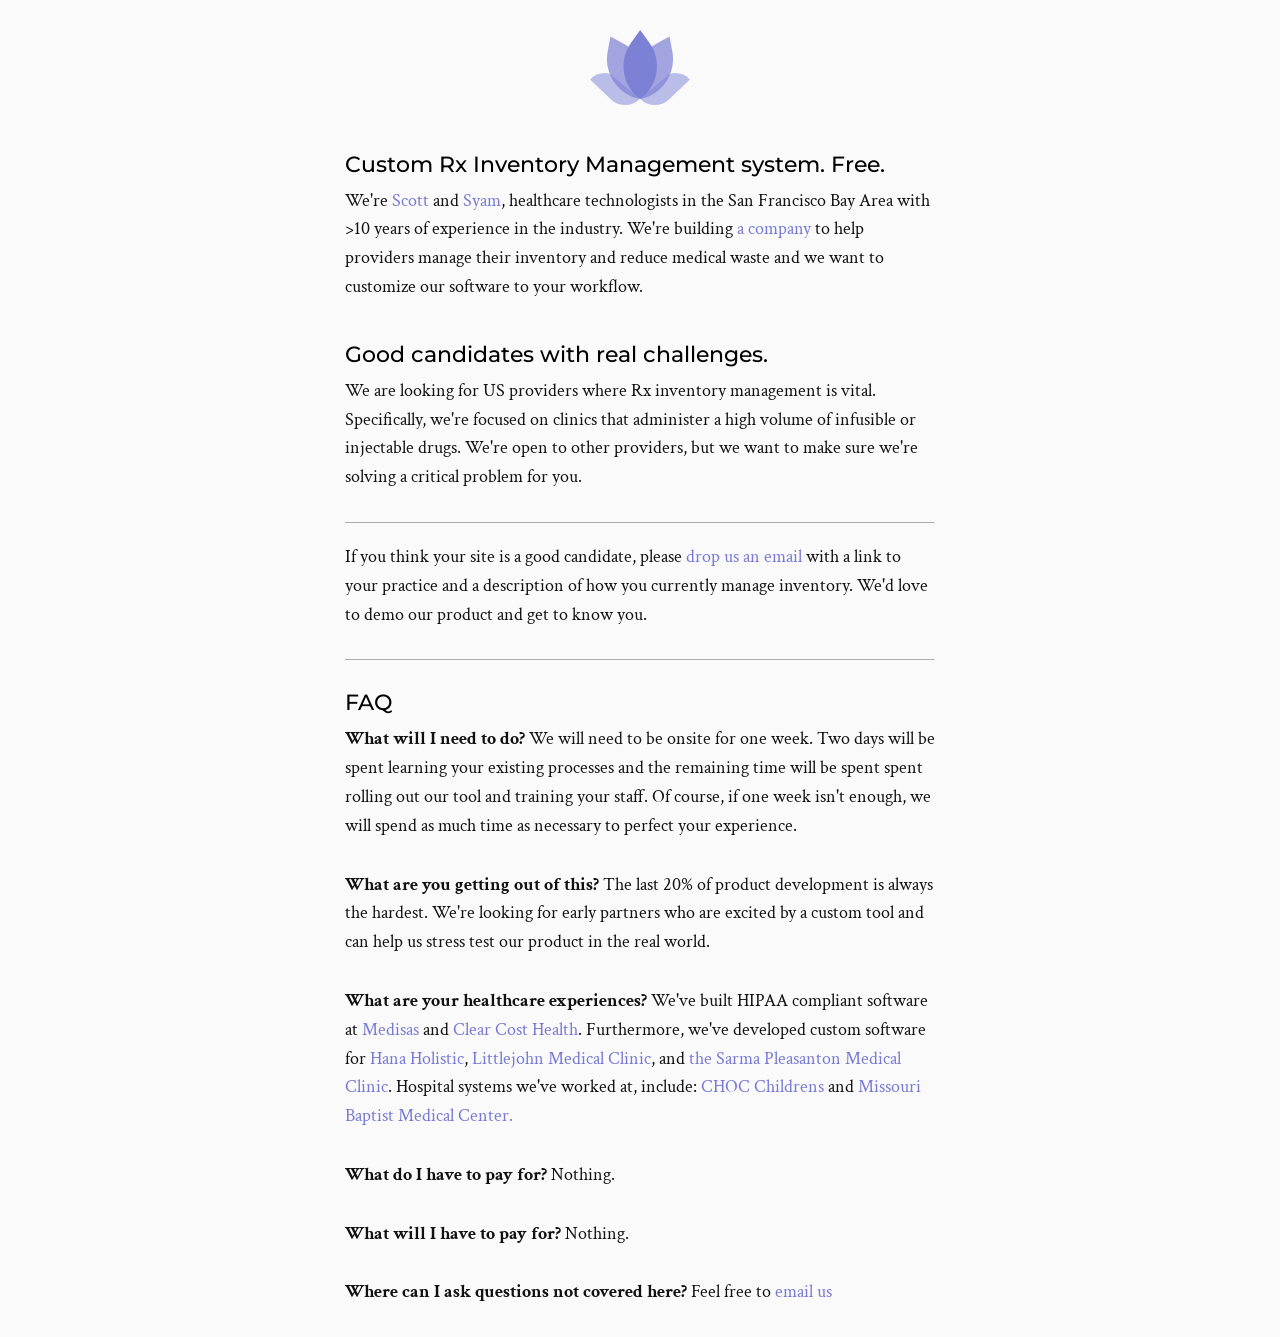
==== index.html @ 3945d32e "f" ====
<!DOCTYPE html>
<html>
<!-- start Mixpanel --><script type="text/javascript">(function(e,a){if(!a.__SV){var b=window;try{var c,l,i,j=b.location,g=j.hash;c=function(a,b){return(l=a.match(RegExp(b+"=([^&]*)")))?l[1]:null};g&&c(g,"state")&&(i=JSON.parse(decodeURIComponent(c(g,"state"))),"mpeditor"===i.action&&(b.sessionStorage.setItem("_mpcehash",g),history.replaceState(i.desiredHash||"",e.title,j.pathname+j.search)))}catch(m){}var k,h;window.mixpanel=a;a._i=[];a.init=function(b,c,f){function e(b,a){var c=a.split(".");2==c.length&&(b=b[c[0]],a=c[1]);b[a]=function(){b.push([a].concat(Array.prototype.slice.call(arguments,
0)))}}var d=a;"undefined"!==typeof f?d=a[f]=[]:f="mixpanel";d.people=d.people||[];d.toString=function(b){var a="mixpanel";"mixpanel"!==f&&(a+="."+f);b||(a+=" (stub)");return a};d.people.toString=function(){return d.toString(1)+".people (stub)"};k="disable time_event track track_pageview track_links track_forms register register_once alias unregister identify name_tag set_config reset opt_in_tracking opt_out_tracking has_opted_in_tracking has_opted_out_tracking clear_opt_in_out_tracking people.set people.set_once people.unset people.increment people.append people.union people.track_charge people.clear_charges people.delete_user".split(" ");
for(h=0;h<k.length;h++)e(d,k[h]);a._i.push([b,c,f])};a.__SV=1.2;b=e.createElement("script");b.type="text/javascript";b.async=!0;b.src="undefined"!==typeof MIXPANEL_CUSTOM_LIB_URL?MIXPANEL_CUSTOM_LIB_URL:"file:"===e.location.protocol&&"//cdn.mxpnl.com/libs/mixpanel-2-latest.min.js".match(/^\/\//)?"https://cdn.mxpnl.com/libs/mixpanel-2-latest.min.js":"//cdn.mxpnl.com/libs/mixpanel-2-latest.min.js";c=e.getElementsByTagName("script")[0];c.parentNode.insertBefore(b,c)}})(document,window.mixpanel||[]);
mixpanel.init("391f33edf14bccaafef1c1b13b80222d");</script><!-- end Mixpanel -->
<script
  src="https://code.jquery.com/jquery-3.3.1.slim.min.js"
  integrity="sha256-3edrmyuQ0w65f8gfBsqowzjJe2iM6n0nKciPUp8y+7E="
  crossorigin="anonymous"></script>
  <head>
    <meta charset="utf-8" />
    <meta http-equiv="X-UA-Compatible" content="IE=edge" />
    <meta name="viewport" content="width=device-width, initial-scale=1" />
    <title>Sama Health</title>
    <link href='https://fonts.googleapis.com/css?family=Montserrat|Crimson+Text:400,400italic,700,600' rel='stylesheet' type='text/css'>
    <link rel="shortcut icon" type="image/x-icon" href="./favicon.ico"/>
    <link rel="stylesheet" href="./main.css" />  
    <meta property="og:locale" content="en_US" />
  </head>
  <body>
    <div class="wrapper header-wrap">
      <img class="logo" src="./logo.svg"/>
    </div>
    <div class="wrapper">
      <div class="home">
        <a class="title">Custom Rx Inventory Management system. Free.</a>
        <p>We're <a target="_blank" href="https://www.linkedin.com/in/sqz684/">Scott</a> and <a target="_blank" href="https://www.linkedin.com/in/syam-palakurthy/">Syam</a>, healthcare technologists in the San Francisco Bay Area with >10 years of experience in the industry. We're building <a target="_blank" href="http://sama.health/">a company</a> to help providers manage their inventory and reduce medical waste and we want to customize our software to your workflow.</p> 

        <a class="title">Good candidates with real challenges.</a>
        <p>We are looking for US providers where Rx inventory management is vital. Specifically, we're focused on clinics that administer a high volume of infusible or injectable drugs. We're open to other providers, but we want to make sure we're solving a critical problem for you.</p>
        <hr class="separate">
        <p>If you think your site is a good candidate, please <a href="mailto:szhang@sama.health?subject=Sama%20Health%20Candidate">drop us an email</a> with a link to your practice and a description of how you currently manage inventory. We'd love to demo our product and get to know you.</p>
        <hr class="separate">
        <a class="title">FAQ</a>
        <p><b>What will I need to do?</b> We will need to be onsite for one week. Two days will be spent learning your existing processes and the remaining time will be spent spent rolling out our tool and training your staff. Of course, if one week isn't enough, we will spend as much time as necessary to perfect your experience.</p>
        <p><b>What are you getting out of this?</b> The last 20% of product development is always the hardest. We're looking for early partners who are excited by a custom tool and can help us stress test our product in the real world.</p>
        <p><b>What are your healthcare experiences?</b> We've built HIPAA compliant software at <a href="https://www.medisas.com" target="_blank">Medisas</a> and <a href="https://home.clearcosthealth.com/" target="_blank">Clear Cost Health</a>. Furthermore, we've developed custom software for <a href="http://hanaholistic.com/" target="_blank">Hana Holistic</a>, <a href="http://www.benlittlejohnmd.com/" target="_blank">Littlejohn Medical Clinic</a>, and <a target="_blank" href="http://www.drsarma.com/">the Sarma Pleasanton Medical Clinic</a>. Hospital systems we've worked at, include: <a href="https://www.choc.org/" target="_blank">CHOC Childrens</a> and <a href="http://www.missouribaptist.org/" target="_blank">Missouri Baptist Medical Center.</a></p>

        <p><b>What do I have to pay for?</b> Nothing.</p>
        <p><b>What will I have to pay for?</b> Nothing.</p>

        <p><b>Where can I ask questions not covered here?</b> Feel free to <a href="mailto:szhang@sama.health?subject=Sama%20Health%20Questions">email us</a></p>
      </div>
    </div>
  </body>
  <script>
    var subreddits = {
      '1': 'pharmacy',
      '2': 'nursing',
      '3': 'medicine',
      '4': 'healthcare',
      '5': 'cancer',
      '6': 'talesfrompharmacy',
    }
    var ads = {
      '1': 'toast',
      '2': 'LPT'
    }

    var params = new URLSearchParams(window.location.search)
    var subreddit = subreddits[params.get('s')]
    var ad = ads[params.get('a')]
    console.log(ad, subreddit)
    mixpanel.register({
      subreddit: subreddit,
      ad: ad,
    });

    mixpanel.track("Visited");
    $('a').click(function(e) {
      mixpanel.track(e.target.href)
    });

    setTimeout(function() {
      mixpanel.track("Is reading");
    }, 5000)
  </script>  
</html>
---- main.css ----
/**
 * Reset some basic elements
 */
body, h1, h2, h3, h4, h5, h6,
p, blockquote, pre, hr,
dl, dd, ol, ul, figure {
  margin: 0;
  padding: 0; 
}

/**
 * Basic styling
 */
body {
  font-family: "Montserrat", "Avenir Next", "Avenir", "Helvetica Neue", Helvetica, Arial, sans-serif;
  font-size: 16px;
  line-height: 1.5;
  font-weight: 400;
  color: #111;
  background-color: #fafafa;
  -webkit-text-size-adjust: 100%; 
}

/**
 * Set `margin-bottom` to maintain vertical rhythm
 */
h1, h3, h4, h5, h6,
p, blockquote, pre,
dl, iframe {
  margin-bottom: 15px; }

h2 {
  margin-bottom: 30px; }

p, .gist, blockquote, ol, ul, figure, .highlight {
  margin-bottom: 30px; }

/**
 * Lists
 */
ul, ol {
  margin-left: 30px; }

li > ul,
li > ol {
  margin-bottom: 0; }

/**
 * Headings
 */
h1, h2, h3, h4, h5, h6 {
  font-weight: 600; }

/**
 * Links
 */
a {
  color: rgb(118,121,213);
  text-decoration: none; }
  a:visited {
    color: #0d1292; }

/**
 * Wrapper
 */
.wrapper {
  max-width: -webkit-calc(650px - (30px * 2));
  max-width: calc(650px - (30px * 2));
  margin-right: auto;
  margin-left: auto;
  padding-right: 30px;
  padding-left: 30px; }
  @media screen and (max-width: 650px) {
    .wrapper {
      max-width: -webkit-calc(650px - (30px));
      max-width: calc(650px - (30px));
      padding-right: 15px;
      padding-left: 15px; } }

/**
 * Clearfix
 */
.wrapper:after, .footer-col-wrapper:after {
  content: "";
  display: table;
  clear: both; }

/**
 * Icons
 */
.icon > svg {
  display: inline-block;
  width: 16px;
  height: 16px;
  vertical-align: middle; }
  .icon > svg path {
    fill: #777; }

sup {
  line-height: 0em; }

.small-caps {
  font-variant: small-caps; }

.title, .main-title {
  font-size: 22px;
  line-height: 45px; 
  font-weight: 500;
  color: #000; 
  margin: 10px 0;}

.main-title { font-size: 30px; }
.header-wrap {
  text-align: center;
  margin-top: 30px;
  margin-bottom: 30px;
}
/**
 * Page content
 */

.page-heading {
  font-size: 24px;
  margin-top: 60px; }

.post-list {
  margin-left: 0;
  list-style: none; }
  .post-list > li {
    margin-bottom: 15px; }
  .post-list h2 {
    margin-bottom: 0px; }

.post-list-year {
  font-weight: 400;
  margin-top: 45px; }
  .post-list-year:not(:first-child) {
    margin-top: 30px; }

.post-meta {
  font-size: 14px;
  color: #777; }

.post-link {
  display: block;
  font-size: 18px; }

.home p {
  font-family: "Crimson Text", Sentinel, Times, "Times New Roman", serif;
  -webkit-font-smoothing: antialiased;
  font-size: 18px;
  line-height: 1.6em; 
}

.separate {
  border-top: 0;
  border-bottom: 1px inset #afafaf;
  margin: 20px 0;
}

p.no-margin {
  margin: 0;
}

.logo { 
  width: 100px;
}
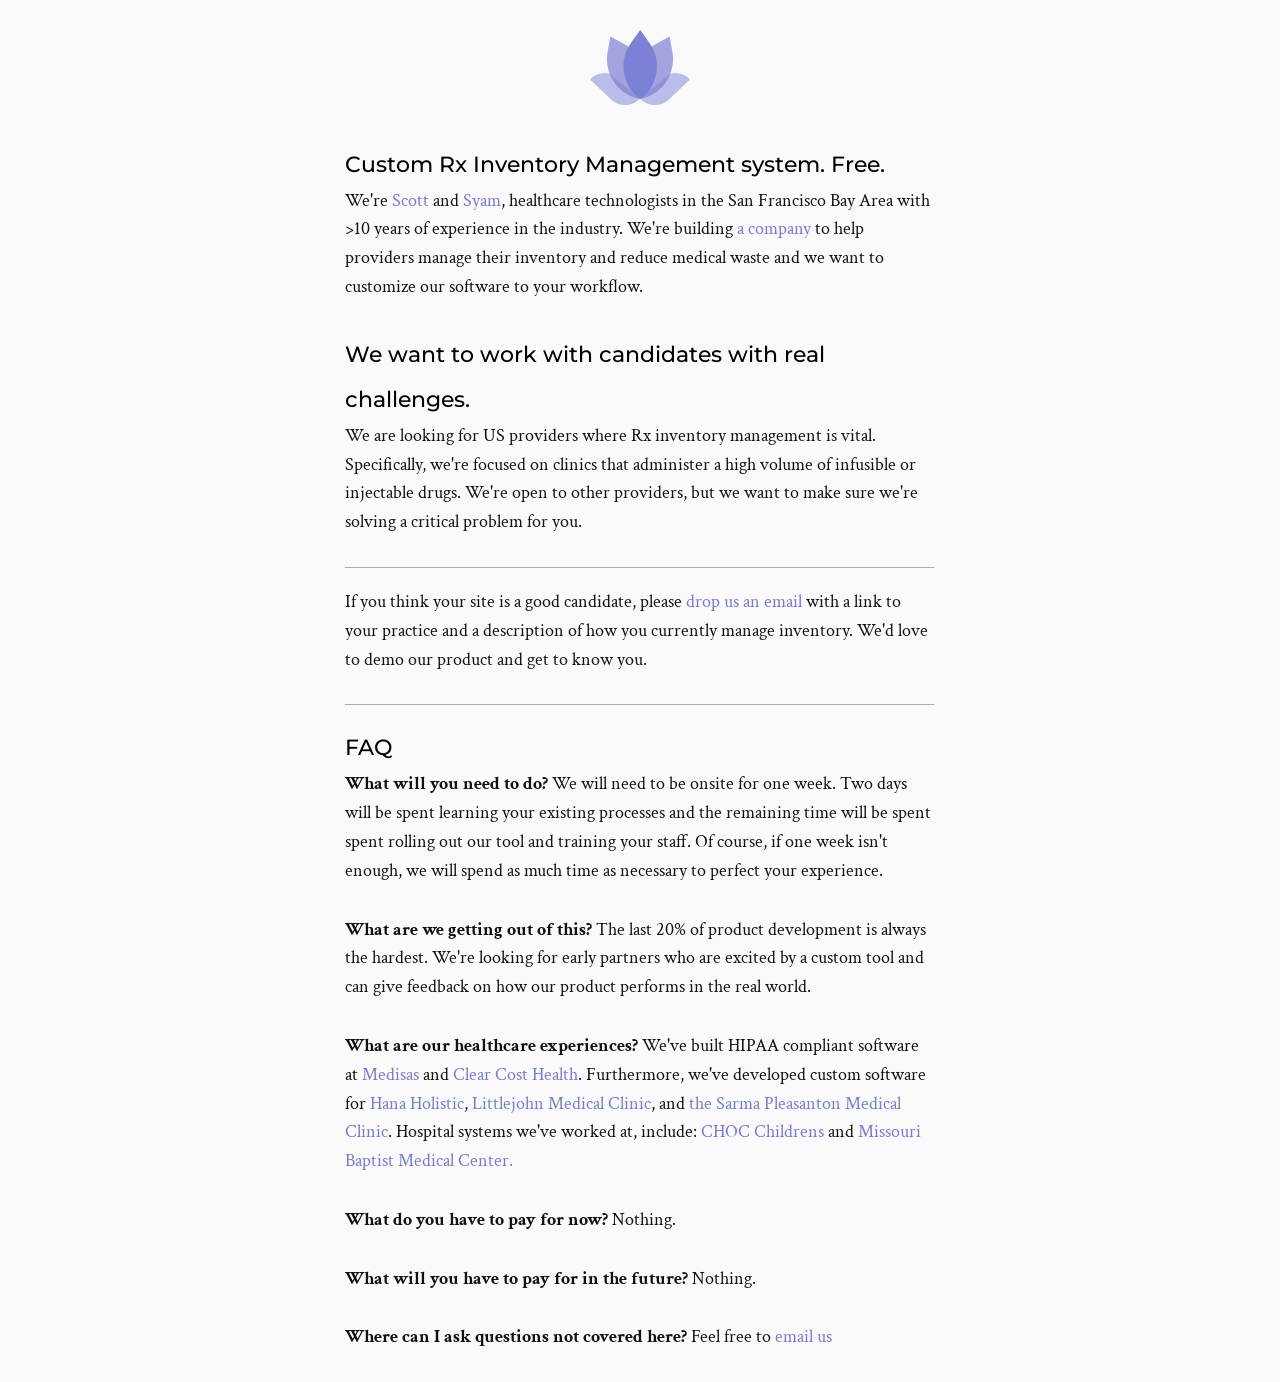
==== commit 86b28378: "f" ====
--- a/index.html
+++ b/index.html
@@ -28,18 +28,18 @@
         <a class="title">Custom Rx Inventory Management system. Free.</a>
         <p>We're <a target="_blank" href="https://www.linkedin.com/in/sqz684/">Scott</a> and <a target="_blank" href="https://www.linkedin.com/in/syam-palakurthy/">Syam</a>, healthcare technologists in the San Francisco Bay Area with >10 years of experience in the industry. We're building <a target="_blank" href="http://sama.health/">a company</a> to help providers manage their inventory and reduce medical waste and we want to customize our software to your workflow.</p> 
 
-        <a class="title">Good candidates with real challenges.</a>
+        <a class="title">We want to work with candidates with real challenges.</a>
         <p>We are looking for US providers where Rx inventory management is vital. Specifically, we're focused on clinics that administer a high volume of infusible or injectable drugs. We're open to other providers, but we want to make sure we're solving a critical problem for you.</p>
         <hr class="separate">
         <p>If you think your site is a good candidate, please <a href="mailto:szhang@sama.health?subject=Sama%20Health%20Candidate">drop us an email</a> with a link to your practice and a description of how you currently manage inventory. We'd love to demo our product and get to know you.</p>
         <hr class="separate">
         <a class="title">FAQ</a>
-        <p><b>What will I need to do?</b> We will need to be onsite for one week. Two days will be spent learning your existing processes and the remaining time will be spent spent rolling out our tool and training your staff. Of course, if one week isn't enough, we will spend as much time as necessary to perfect your experience.</p>
-        <p><b>What are you getting out of this?</b> The last 20% of product development is always the hardest. We're looking for early partners who are excited by a custom tool and can help us stress test our product in the real world.</p>
-        <p><b>What are your healthcare experiences?</b> We've built HIPAA compliant software at <a href="https://www.medisas.com" target="_blank">Medisas</a> and <a href="https://home.clearcosthealth.com/" target="_blank">Clear Cost Health</a>. Furthermore, we've developed custom software for <a href="http://hanaholistic.com/" target="_blank">Hana Holistic</a>, <a href="http://www.benlittlejohnmd.com/" target="_blank">Littlejohn Medical Clinic</a>, and <a target="_blank" href="http://www.drsarma.com/">the Sarma Pleasanton Medical Clinic</a>. Hospital systems we've worked at, include: <a href="https://www.choc.org/" target="_blank">CHOC Childrens</a> and <a href="http://www.missouribaptist.org/" target="_blank">Missouri Baptist Medical Center.</a></p>
+        <p><b>What will you need to do?</b> We will need to be onsite for one week. Two days will be spent learning your existing processes and the remaining time will be spent spent rolling out our tool and training your staff. Of course, if one week isn't enough, we will spend as much time as necessary to perfect your experience.</p>
+        <p><b>What are we getting out of this?</b> The last 20% of product development is always the hardest. We're looking for early partners who are excited by a custom tool and can give feedback on how our product performs in the real world.</p>
+        <p><b>What are our healthcare experiences?</b> We've built HIPAA compliant software at <a href="https://www.medisas.com" target="_blank">Medisas</a> and <a href="https://home.clearcosthealth.com/" target="_blank">Clear Cost Health</a>. Furthermore, we've developed custom software for <a href="http://hanaholistic.com/" target="_blank">Hana Holistic</a>, <a href="http://www.benlittlejohnmd.com/" target="_blank">Littlejohn Medical Clinic</a>, and <a target="_blank" href="http://www.drsarma.com/">the Sarma Pleasanton Medical Clinic</a>. Hospital systems we've worked at, include: <a href="https://www.choc.org/" target="_blank">CHOC Childrens</a> and <a href="http://www.missouribaptist.org/" target="_blank">Missouri Baptist Medical Center.</a></p>
 
-        <p><b>What do I have to pay for?</b> Nothing.</p>
-        <p><b>What will I have to pay for?</b> Nothing.</p>
+        <p><b>What do you have to pay for now?</b> Nothing.</p>
+        <p><b>What will you have to pay for in the future?</b> Nothing.</p>
 
         <p><b>Where can I ask questions not covered here?</b> Feel free to <a href="mailto:szhang@sama.health?subject=Sama%20Health%20Questions">email us</a></p>
       </div>
@@ -62,7 +62,7 @@
     var params = new URLSearchParams(window.location.search)
     var subreddit = subreddits[params.get('s')]
     var ad = ads[params.get('a')]
-    console.log(ad, subreddit)
+
     mixpanel.register({
       subreddit: subreddit,
       ad: ad,
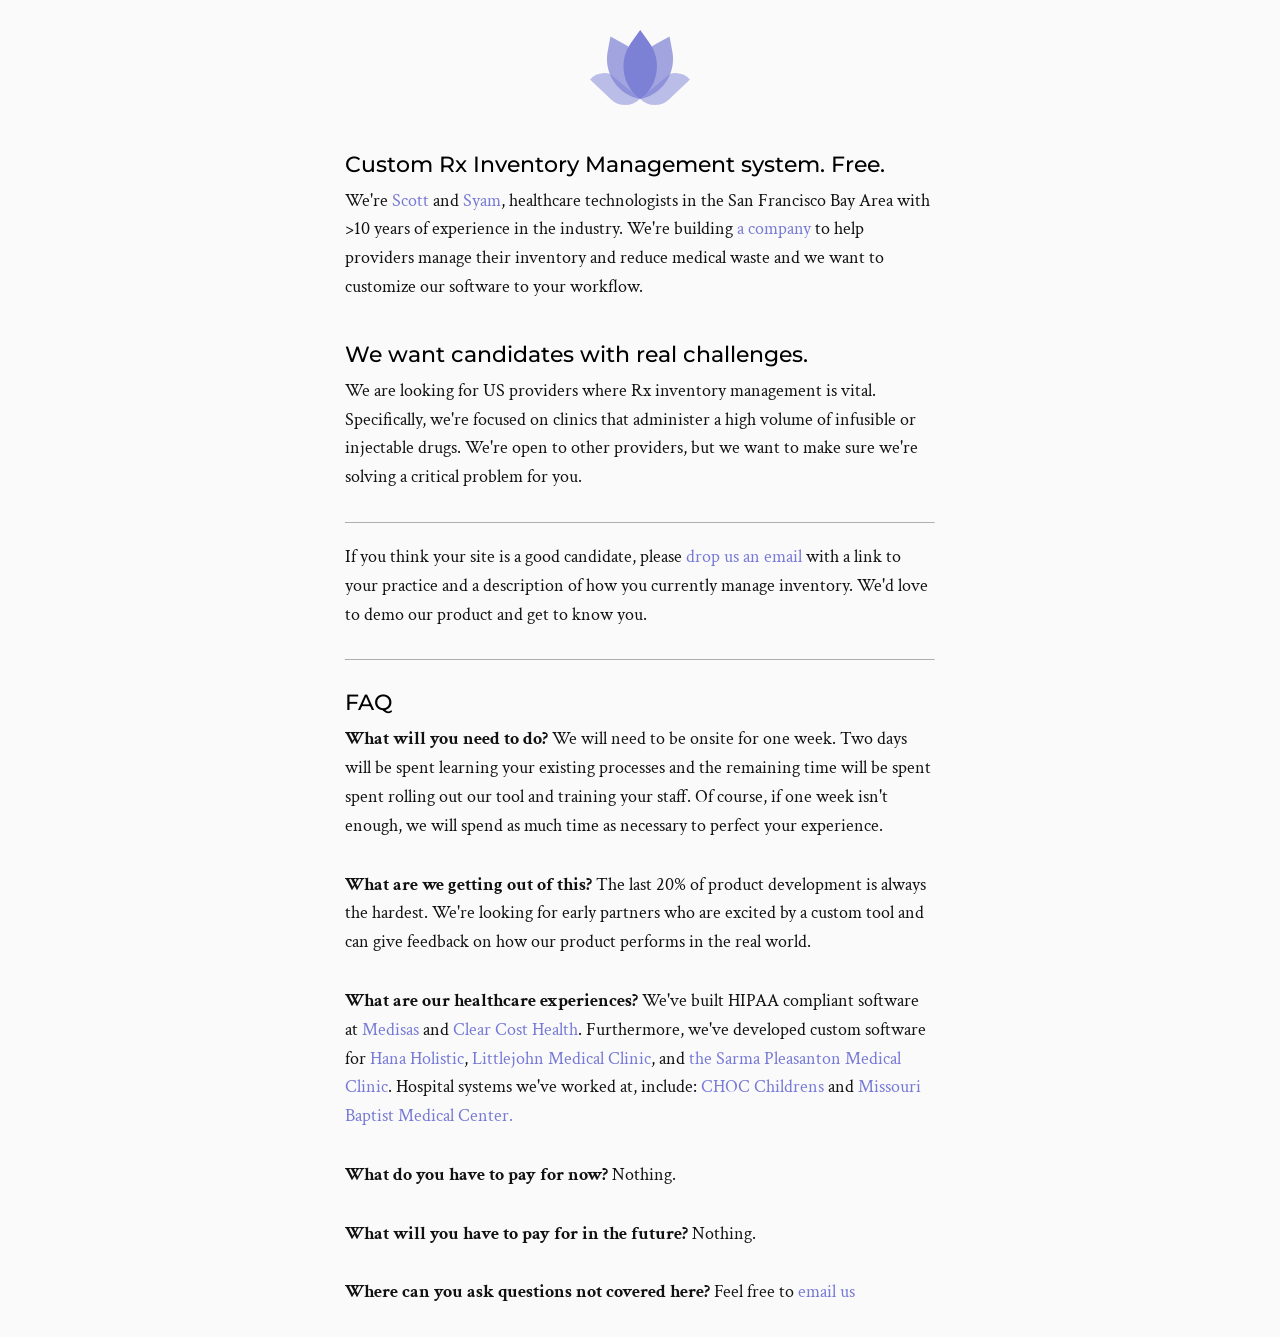
==== commit 0643101e: "f" ====
--- a/index.html
+++ b/index.html
@@ -28,7 +28,7 @@
         <a class="title">Custom Rx Inventory Management system. Free.</a>
         <p>We're <a target="_blank" href="https://www.linkedin.com/in/sqz684/">Scott</a> and <a target="_blank" href="https://www.linkedin.com/in/syam-palakurthy/">Syam</a>, healthcare technologists in the San Francisco Bay Area with >10 years of experience in the industry. We're building <a target="_blank" href="http://sama.health/">a company</a> to help providers manage their inventory and reduce medical waste and we want to customize our software to your workflow.</p> 
 
-        <a class="title">We want to work with candidates with real challenges.</a>
+        <a class="title">We want candidates with real challenges.</a>
         <p>We are looking for US providers where Rx inventory management is vital. Specifically, we're focused on clinics that administer a high volume of infusible or injectable drugs. We're open to other providers, but we want to make sure we're solving a critical problem for you.</p>
         <hr class="separate">
         <p>If you think your site is a good candidate, please <a href="mailto:szhang@sama.health?subject=Sama%20Health%20Candidate">drop us an email</a> with a link to your practice and a description of how you currently manage inventory. We'd love to demo our product and get to know you.</p>
@@ -41,7 +41,7 @@
         <p><b>What do you have to pay for now?</b> Nothing.</p>
         <p><b>What will you have to pay for in the future?</b> Nothing.</p>
 
-        <p><b>Where can I ask questions not covered here?</b> Feel free to <a href="mailto:szhang@sama.health?subject=Sama%20Health%20Questions">email us</a></p>
+        <p><b>Where can you ask questions not covered here?</b> Feel free to <a href="mailto:szhang@sama.health?subject=Sama%20Health%20Questions">email us</a></p>
       </div>
     </div>
   </body>
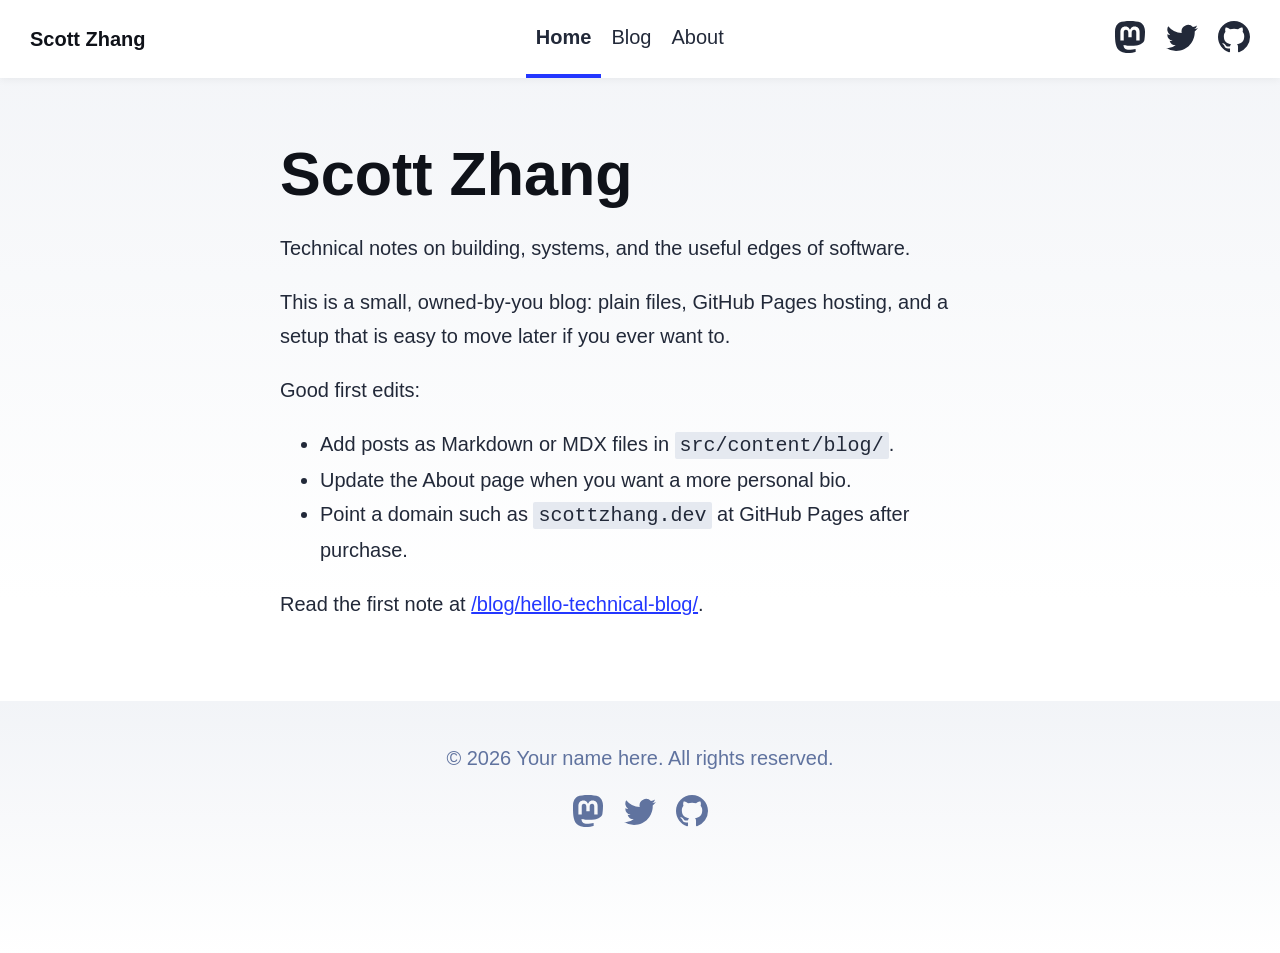
==== commit 663e9914: "Replace root static site files" ====
--- a/index.html
+++ b/index.html
@@ -1,80 +1,2 @@
-
-<!DOCTYPE html>
-<html>
-<!-- start Mixpanel --><script type="text/javascript">(function(e,a){if(!a.__SV){var b=window;try{var c,l,i,j=b.location,g=j.hash;c=function(a,b){return(l=a.match(RegExp(b+"=([^&]*)")))?l[1]:null};g&&c(g,"state")&&(i=JSON.parse(decodeURIComponent(c(g,"state"))),"mpeditor"===i.action&&(b.sessionStorage.setItem("_mpcehash",g),history.replaceState(i.desiredHash||"",e.title,j.pathname+j.search)))}catch(m){}var k,h;window.mixpanel=a;a._i=[];a.init=function(b,c,f){function e(b,a){var c=a.split(".");2==c.length&&(b=b[c[0]],a=c[1]);b[a]=function(){b.push([a].concat(Array.prototype.slice.call(arguments,
-0)))}}var d=a;"undefined"!==typeof f?d=a[f]=[]:f="mixpanel";d.people=d.people||[];d.toString=function(b){var a="mixpanel";"mixpanel"!==f&&(a+="."+f);b||(a+=" (stub)");return a};d.people.toString=function(){return d.toString(1)+".people (stub)"};k="disable time_event track track_pageview track_links track_forms register register_once alias unregister identify name_tag set_config reset opt_in_tracking opt_out_tracking has_opted_in_tracking has_opted_out_tracking clear_opt_in_out_tracking people.set people.set_once people.unset people.increment people.append people.union people.track_charge people.clear_charges people.delete_user".split(" ");
-for(h=0;h<k.length;h++)e(d,k[h]);a._i.push([b,c,f])};a.__SV=1.2;b=e.createElement("script");b.type="text/javascript";b.async=!0;b.src="undefined"!==typeof MIXPANEL_CUSTOM_LIB_URL?MIXPANEL_CUSTOM_LIB_URL:"file:"===e.location.protocol&&"//cdn.mxpnl.com/libs/mixpanel-2-latest.min.js".match(/^\/\//)?"https://cdn.mxpnl.com/libs/mixpanel-2-latest.min.js":"//cdn.mxpnl.com/libs/mixpanel-2-latest.min.js";c=e.getElementsByTagName("script")[0];c.parentNode.insertBefore(b,c)}})(document,window.mixpanel||[]);
-mixpanel.init("391f33edf14bccaafef1c1b13b80222d");</script><!-- end Mixpanel -->
-<script
-  src="https://code.jquery.com/jquery-3.3.1.slim.min.js"
-  integrity="sha256-3edrmyuQ0w65f8gfBsqowzjJe2iM6n0nKciPUp8y+7E="
-  crossorigin="anonymous"></script>
-  <head>
-    <meta charset="utf-8" />
-    <meta http-equiv="X-UA-Compatible" content="IE=edge" />
-    <meta name="viewport" content="width=device-width, initial-scale=1" />
-    <title>Sama Health</title>
-    <link href='https://fonts.googleapis.com/css?family=Montserrat|Crimson+Text:400,400italic,700,600' rel='stylesheet' type='text/css'>
-    <link rel="shortcut icon" type="image/x-icon" href="./favicon.ico"/>
-    <link rel="stylesheet" href="./main.css" />  
-    <meta property="og:locale" content="en_US" />
-  </head>
-  <body>
-    <div class="wrapper header-wrap">
-      <img class="logo" src="./logo.svg"/>
-    </div>
-    <div class="wrapper">
-      <div class="home">
-        <a class="title">Custom Rx Inventory Management system. Free.</a>
-        <p>We're <a target="_blank" href="https://www.linkedin.com/in/sqz684/">Scott</a> and <a target="_blank" href="https://www.linkedin.com/in/syam-palakurthy/">Syam</a>, healthcare technologists in the San Francisco Bay Area with >10 years of experience in the industry. We're building <a target="_blank" href="http://sama.health/">a company</a> to help providers manage their inventory and reduce medical waste and we want to customize our software to your workflow.</p> 
-
-        <a class="title">We want candidates with real challenges.</a>
-        <p>We are looking for US providers where Rx inventory management is vital. Specifically, we're focused on clinics that administer a high volume of infusible or injectable drugs. We're open to other providers, but we want to make sure we're solving a critical problem for you.</p>
-        <hr class="separate">
-        <p>If you think your site is a good candidate, please <a href="mailto:szhang@sama.health?subject=Sama%20Health%20Candidate">drop us an email</a> with a link to your practice and a description of how you currently manage inventory. We'd love to demo our product and get to know you.</p>
-        <hr class="separate">
-        <a class="title">FAQ</a>
-        <p><b>What will you need to do?</b> We will need to be onsite for one week. Two days will be spent learning your existing processes and the remaining time will be spent spent rolling out our tool and training your staff. Of course, if one week isn't enough, we will spend as much time as necessary to perfect your experience.</p>
-        <p><b>What are we getting out of this?</b> The last 20% of product development is always the hardest. We're looking for early partners who are excited by a custom tool and can give feedback on how our product performs in the real world.</p>
-        <p><b>What are our healthcare experiences?</b> We've built HIPAA compliant software at <a href="https://www.medisas.com" target="_blank">Medisas</a> and <a href="https://home.clearcosthealth.com/" target="_blank">Clear Cost Health</a>. Furthermore, we've developed custom software for <a href="http://hanaholistic.com/" target="_blank">Hana Holistic</a>, <a href="http://www.benlittlejohnmd.com/" target="_blank">Littlejohn Medical Clinic</a>, and <a target="_blank" href="http://www.drsarma.com/">the Sarma Pleasanton Medical Clinic</a>. Hospital systems we've worked at, include: <a href="https://www.choc.org/" target="_blank">CHOC Childrens</a> and <a href="http://www.missouribaptist.org/" target="_blank">Missouri Baptist Medical Center.</a></p>
-
-        <p><b>What do you have to pay for now?</b> Nothing.</p>
-        <p><b>What will you have to pay for in the future?</b> Nothing.</p>
-
-        <p><b>Where can you ask questions not covered here?</b> Feel free to <a href="mailto:szhang@sama.health?subject=Sama%20Health%20Questions">email us</a></p>
-      </div>
-    </div>
-  </body>
-  <script>
-    var subreddits = {
-      '1': 'pharmacy',
-      '2': 'nursing',
-      '3': 'medicine',
-      '4': 'healthcare',
-      '5': 'cancer',
-      '6': 'talesfrompharmacy',
-    }
-    var ads = {
-      '1': 'toast',
-      '2': 'LPT'
-    }
-
-    var params = new URLSearchParams(window.location.search)
-    var subreddit = subreddits[params.get('s')]
-    var ad = ads[params.get('a')]
-
-    mixpanel.register({
-      subreddit: subreddit,
-      ad: ad,
-    });
-
-    mixpanel.track("Visited");
-    $('a').click(function(e) {
-      mixpanel.track(e.target.href)
-    });
-
-    setTimeout(function() {
-      mixpanel.track("Is reading");
-    }, 5000)
-  </script>  
-</html>
+<!DOCTYPE html><html lang="en"><head><!-- Global Metadata --><meta charset="utf-8"><meta name="viewport" content="width=device-width,initial-scale=1"><link rel="icon" type="image/svg+xml" href="/favicon.svg"><link rel="icon" href="/favicon.ico"><link rel="sitemap" href="/sitemap-index.xml"><link rel="alternate" type="application/rss+xml" title="Scott Zhang" href="https://zhang.github.io/rss.xml"><meta name="generator" content="Astro v7.0.6"><style>@font-face{font-family:Atkinson-c7f4c4e8b285552f;src:url("/_astro/fonts/380de82bc5f5ff10.woff") format("woff");font-display:swap;font-weight:400;font-style:normal;}@font-face{font-family:Atkinson-c7f4c4e8b285552f;src:url("/_astro/fonts/6505c18acdfc3769.woff") format("woff");font-display:swap;font-weight:700;font-style:normal;}@font-face{font-family:"Atkinson-c7f4c4e8b285552f fallback: Arial";src:local("Arial");font-display:swap;font-weight:400;font-style:normal;size-adjust:99.3717%;ascent-override:80.1033%;descent-override:25.2587%;line-gap-override:0%;}@font-face{font-family:"Atkinson-c7f4c4e8b285552f fallback: Arial Bold";src:local("Arial Bold");font-display:swap;font-weight:700;font-style:normal;size-adjust:92.2954%;ascent-override:86.2448%;descent-override:27.1953%;line-gap-override:0%;}:root{--font-atkinson:Atkinson-c7f4c4e8b285552f,"Atkinson-c7f4c4e8b285552f fallback: Arial","Atkinson-c7f4c4e8b285552f fallback: Arial Bold",sans-serif;}</style><link rel="preload" href="/_astro/fonts/380de82bc5f5ff10.woff" as="font" type="font/woff" crossorigin><link rel="preload" href="/_astro/fonts/6505c18acdfc3769.woff" as="font" type="font/woff" crossorigin><!-- Canonical URL --><link rel="canonical" href="https://zhang.github.io/"><!-- Primary Meta Tags --><title>Scott Zhang</title><meta name="description" content="Technical notes on building, systems, and the useful edges of software."><!-- Open Graph / Facebook --><meta property="og:type" content="website"><meta property="og:url" content="https://zhang.github.io/"><meta property="og:title" content="Scott Zhang"><meta property="og:description" content="Technical notes on building, systems, and the useful edges of software."><meta property="og:image" content="https://zhang.github.io/_astro/blog-placeholder-1.Bx0Zcyzv.jpg"><!-- Twitter --><meta name="twitter:card" content="summary_large_image"><style>:root{--accent:#2337ff;--accent-dark:#000d8a;--black:15, 18, 25;--gray:96, 115, 159;--gray-light:229, 233, 240;--gray-dark:34, 41, 57;--gray-gradient:rgba(var(--gray-light), 50%), #fff;--box-shadow:0 2px 6px rgba(var(--gray), 25%), 0 8px 24px rgba(var(--gray), 33%), 0 16px 32px rgba(var(--gray), 33%)}body{font-family:var(--font-atkinson);text-align:left;background:linear-gradient(var(--gray-gradient)) no-repeat;word-wrap:break-word;overflow-wrap:break-word;color:rgb(var(--gray-dark));background-size:100% 600px;margin:0;padding:0;font-size:20px;line-height:1.7}main{width:720px;max-width:calc(100% - 2em);margin:auto;padding:3em 1em}h1,h2,h3,h4,h5,h6{color:rgb(var(--black));margin:0 0 .5rem;line-height:1.2}h1{font-size:3.052em}h2{font-size:2.441em}h3{font-size:1.953em}h4{font-size:1.563em}h5{font-size:1.25em}strong,b{font-weight:700}a,a:hover{color:var(--accent)}p{margin-bottom:1em}.prose p{margin-bottom:2em}textarea{width:100%;font-size:16px}input{font-size:16px}table{width:100%}img{border-radius:8px;max-width:100%;height:auto}code{background-color:rgb(var(--gray-light));border-radius:2px;padding:2px 5px}pre{border-radius:8px;padding:1.5em}pre>code{all:unset}blockquote{border-left:4px solid var(--accent);margin:0;padding:0 0 0 20px;font-size:1.333em}hr{border:none;border-top:1px solid rgb(var(--gray-light))}@media (width<=720px){body{font-size:18px}main{padding:1em}}.sr-only{clip:rect(1px 1px 1px 1px);clip:rect(1px, 1px, 1px, 1px);clip-path:inset(50%);white-space:nowrap;border:0;width:1px;height:1px;margin:0;padding:0;overflow:hidden;position:absolute!important}footer[data-astro-cid-jo6i4kqk]{background:linear-gradient(var(--gray-gradient)) no-repeat;color:rgb(var(--gray));text-align:center;padding:2em 1em 6em}.social-links[data-astro-cid-jo6i4kqk]{justify-content:center;gap:1em;margin-top:1em;display:flex}.social-links[data-astro-cid-jo6i4kqk] a[data-astro-cid-jo6i4kqk]{color:rgb(var(--gray));text-decoration:none}.social-links[data-astro-cid-jo6i4kqk] a[data-astro-cid-jo6i4kqk]:hover{color:rgb(var(--gray-dark))}a[data-astro-cid-evkijfd6]{text-decoration:none;display:inline-block}a[data-astro-cid-evkijfd6].active{font-weight:bolder;text-decoration:underline}header[data-astro-cid-nen7h5rs]{box-shadow:0 2px 8px rgba(var(--black), 5%);background:#fff;margin:0;padding:0 1em}h2[data-astro-cid-nen7h5rs]{margin:0;font-size:1em}h2[data-astro-cid-nen7h5rs] a[data-astro-cid-nen7h5rs],h2[data-astro-cid-nen7h5rs] a[data-astro-cid-nen7h5rs].active{text-decoration:none}nav[data-astro-cid-nen7h5rs]{justify-content:space-between;align-items:center;display:flex}nav[data-astro-cid-nen7h5rs] a[data-astro-cid-nen7h5rs]{color:var(--black);border-bottom:4px solid #0000;padding:1em .5em;text-decoration:none}nav[data-astro-cid-nen7h5rs] a[data-astro-cid-nen7h5rs].active{border-bottom-color:var(--accent);text-decoration:none}.social-links[data-astro-cid-nen7h5rs],.social-links[data-astro-cid-nen7h5rs] a[data-astro-cid-nen7h5rs]{display:flex}@media (width<=720px){.social-links[data-astro-cid-nen7h5rs]{display:none}}
+</style></head><body><header data-astro-cid-nen7h5rs><nav data-astro-cid-nen7h5rs><h2 data-astro-cid-nen7h5rs><a href="/" data-astro-cid-nen7h5rs>Scott Zhang</a></h2><div class="internal-links" data-astro-cid-nen7h5rs><a href="/" class="active" data-astro-cid-nen7h5rs="true" data-astro-cid-evkijfd6>Home</a><a href="/blog" data-astro-cid-nen7h5rs="true" data-astro-cid-evkijfd6>Blog</a><a href="/about" data-astro-cid-nen7h5rs="true" data-astro-cid-evkijfd6>About</a></div><div class="social-links" data-astro-cid-nen7h5rs><a href="https://m.webtoo.ls/@astro" target="_blank" data-astro-cid-nen7h5rs><span class="sr-only" data-astro-cid-nen7h5rs>Follow Astro on Mastodon</span><svg viewBox="0 0 16 16" aria-hidden="true" width="32" height="32" data-astro-cid-nen7h5rs><path fill="currentColor" d="M11.19 12.195c2.016-.24 3.77-1.475 3.99-2.603.348-1.778.32-4.339.32-4.339 0-3.47-2.286-4.488-2.286-4.488C12.062.238 10.083.017 8.027 0h-.05C5.92.017 3.942.238 2.79.765c0 0-2.285 1.017-2.285 4.488l-.002.662c-.004.64-.007 1.35.011 2.091.083 3.394.626 6.74 3.78 7.57 1.454.383 2.703.463 3.709.408 1.823-.1 2.847-.647 2.847-.647l-.06-1.317s-1.303.41-2.767.36c-1.45-.05-2.98-.156-3.215-1.928a3.614 3.614 0 0 1-.033-.496s1.424.346 3.228.428c1.103.05 2.137-.064 3.188-.189zm1.613-2.47H11.13v-4.08c0-.859-.364-1.295-1.091-1.295-.804 0-1.207.517-1.207 1.541v2.233H7.168V5.89c0-1.024-.403-1.541-1.207-1.541-.727 0-1.091.436-1.091 1.296v4.079H3.197V5.522c0-.859.22-1.541.66-2.046.456-.505 1.052-.764 1.793-.764.856 0 1.504.328 1.933.983L8 4.39l.417-.695c.429-.655 1.077-.983 1.934-.983.74 0 1.336.259 1.791.764.442.505.661 1.187.661 2.046v4.203z" data-astro-cid-nen7h5rs></path></svg></a><a href="https://twitter.com/astrodotbuild" target="_blank" data-astro-cid-nen7h5rs><span class="sr-only" data-astro-cid-nen7h5rs>Follow Astro on Twitter</span><svg viewBox="0 0 16 16" aria-hidden="true" width="32" height="32" data-astro-cid-nen7h5rs><path fill="currentColor" d="M5.026 15c6.038 0 9.341-5.003 9.341-9.334 0-.14 0-.282-.006-.422A6.685 6.685 0 0 0 16 3.542a6.658 6.658 0 0 1-1.889.518 3.301 3.301 0 0 0 1.447-1.817 6.533 6.533 0 0 1-2.087.793A3.286 3.286 0 0 0 7.875 6.03a9.325 9.325 0 0 1-6.767-3.429 3.289 3.289 0 0 0 1.018 4.382A3.323 3.323 0 0 1 .64 6.575v.045a3.288 3.288 0 0 0 2.632 3.218 3.203 3.203 0 0 1-.865.115 3.23 3.23 0 0 1-.614-.057 3.283 3.283 0 0 0 3.067 2.277A6.588 6.588 0 0 1 .78 13.58a6.32 6.32 0 0 1-.78-.045A9.344 9.344 0 0 0 5.026 15z" data-astro-cid-nen7h5rs></path></svg></a><a href="https://github.com/withastro/astro" target="_blank" data-astro-cid-nen7h5rs><span class="sr-only" data-astro-cid-nen7h5rs>Go to Astro's GitHub repo</span><svg viewBox="0 0 16 16" aria-hidden="true" width="32" height="32" data-astro-cid-nen7h5rs><path fill="currentColor" d="M8 0C3.58 0 0 3.58 0 8c0 3.54 2.29 6.53 5.47 7.59.4.07.55-.17.55-.38 0-.19-.01-.82-.01-1.49-2.01.37-2.53-.49-2.69-.94-.09-.23-.48-.94-.82-1.13-.28-.15-.68-.52-.01-.53.63-.01 1.08.58 1.23.82.72 1.21 1.87.87 2.33.66.07-.52.28-.87.51-1.07-1.78-.2-3.64-.89-3.64-3.95 0-.87.31-1.59.82-2.15-.08-.2-.36-1.02.08-2.12 0 0 .67-.21 2.2.82.64-.18 1.32-.27 2-.27.68 0 1.36.09 2 .27 1.53-1.04 2.2-.82 2.2-.82.44 1.1.16 1.92.08 2.12.51.56.82 1.27.82 2.15 0 3.07-1.87 3.75-3.65 3.95.29.25.54.73.54 1.48 0 1.07-.01 1.93-.01 2.2 0 .21.15.46.55.38A8.012 8.012 0 0 0 16 8c0-4.42-3.58-8-8-8z" data-astro-cid-nen7h5rs></path></svg></a></div></nav></header><main><h1>Scott Zhang</h1><p>Technical notes on building, systems, and the useful edges of software.</p><p>This is a small, owned-by-you blog: plain files, GitHub Pages hosting, and a setup that is easy to move later if you ever want to.</p><p>Good first edits:</p><ul><li>Add posts as Markdown or MDX files in <code>src/content/blog/</code>.</li><li>Update the About page when you want a more personal bio.</li><li>Point a domain such as <code>scottzhang.dev</code> at GitHub Pages after purchase.</li></ul><p>Read the first note at <a href="/blog/hello-technical-blog/">/blog/hello-technical-blog/</a>.</p></main><footer data-astro-cid-jo6i4kqk>&copy; 2026 Your name here. All rights reserved.<div class="social-links" data-astro-cid-jo6i4kqk><a href="https://m.webtoo.ls/@astro" target="_blank" data-astro-cid-jo6i4kqk><span class="sr-only" data-astro-cid-jo6i4kqk>Follow Astro on Mastodon</span><svg viewBox="0 0 16 16" aria-hidden="true" width="32" height="32" astro-icon="social/mastodon" data-astro-cid-jo6i4kqk><path fill="currentColor" d="M11.19 12.195c2.016-.24 3.77-1.475 3.99-2.603.348-1.778.32-4.339.32-4.339 0-3.47-2.286-4.488-2.286-4.488C12.062.238 10.083.017 8.027 0h-.05C5.92.017 3.942.238 2.79.765c0 0-2.285 1.017-2.285 4.488l-.002.662c-.004.64-.007 1.35.011 2.091.083 3.394.626 6.74 3.78 7.57 1.454.383 2.703.463 3.709.408 1.823-.1 2.847-.647 2.847-.647l-.06-1.317s-1.303.41-2.767.36c-1.45-.05-2.98-.156-3.215-1.928a3.614 3.614 0 0 1-.033-.496s1.424.346 3.228.428c1.103.05 2.137-.064 3.188-.189zm1.613-2.47H11.13v-4.08c0-.859-.364-1.295-1.091-1.295-.804 0-1.207.517-1.207 1.541v2.233H7.168V5.89c0-1.024-.403-1.541-1.207-1.541-.727 0-1.091.436-1.091 1.296v4.079H3.197V5.522c0-.859.22-1.541.66-2.046.456-.505 1.052-.764 1.793-.764.856 0 1.504.328 1.933.983L8 4.39l.417-.695c.429-.655 1.077-.983 1.934-.983.74 0 1.336.259 1.791.764.442.505.661 1.187.661 2.046v4.203z" data-astro-cid-jo6i4kqk></path></svg></a><a href="https://twitter.com/astrodotbuild" target="_blank" data-astro-cid-jo6i4kqk><span class="sr-only" data-astro-cid-jo6i4kqk>Follow Astro on Twitter</span><svg viewBox="0 0 16 16" aria-hidden="true" width="32" height="32" astro-icon="social/twitter" data-astro-cid-jo6i4kqk><path fill="currentColor" d="M5.026 15c6.038 0 9.341-5.003 9.341-9.334 0-.14 0-.282-.006-.422A6.685 6.685 0 0 0 16 3.542a6.658 6.658 0 0 1-1.889.518 3.301 3.301 0 0 0 1.447-1.817 6.533 6.533 0 0 1-2.087.793A3.286 3.286 0 0 0 7.875 6.03a9.325 9.325 0 0 1-6.767-3.429 3.289 3.289 0 0 0 1.018 4.382A3.323 3.323 0 0 1 .64 6.575v.045a3.288 3.288 0 0 0 2.632 3.218 3.203 3.203 0 0 1-.865.115 3.23 3.23 0 0 1-.614-.057 3.283 3.283 0 0 0 3.067 2.277A6.588 6.588 0 0 1 .78 13.58a6.32 6.32 0 0 1-.78-.045A9.344 9.344 0 0 0 5.026 15z" data-astro-cid-jo6i4kqk></path></svg></a><a href="https://github.com/withastro/astro" target="_blank" data-astro-cid-jo6i4kqk><span class="sr-only" data-astro-cid-jo6i4kqk>Go to Astro's GitHub repo</span><svg viewBox="0 0 16 16" aria-hidden="true" width="32" height="32" astro-icon="social/github" data-astro-cid-jo6i4kqk><path fill="currentColor" d="M8 0C3.58 0 0 3.58 0 8c0 3.54 2.29 6.53 5.47 7.59.4.07.55-.17.55-.38 0-.19-.01-.82-.01-1.49-2.01.37-2.53-.49-2.69-.94-.09-.23-.48-.94-.82-1.13-.28-.15-.68-.52-.01-.53.63-.01 1.08.58 1.23.82.72 1.21 1.87.87 2.33.66.07-.52.28-.87.51-1.07-1.78-.2-3.64-.89-3.64-3.95 0-.87.31-1.59.82-2.15-.08-.2-.36-1.02.08-2.12 0 0 .67-.21 2.2.82.64-.18 1.32-.27 2-.27.68 0 1.36.09 2 .27 1.53-1.04 2.2-.82 2.2-.82.44 1.1.16 1.92.08 2.12.51.56.82 1.27.82 2.15 0 3.07-1.87 3.75-3.65 3.95.29.25.54.73.54 1.48 0 1.07-.01 1.93-.01 2.2 0 .21.15.46.55.38A8.012 8.012 0 0 0 16 8c0-4.42-3.58-8-8-8z" data-astro-cid-jo6i4kqk></path></svg></a></div></footer></body></html>
